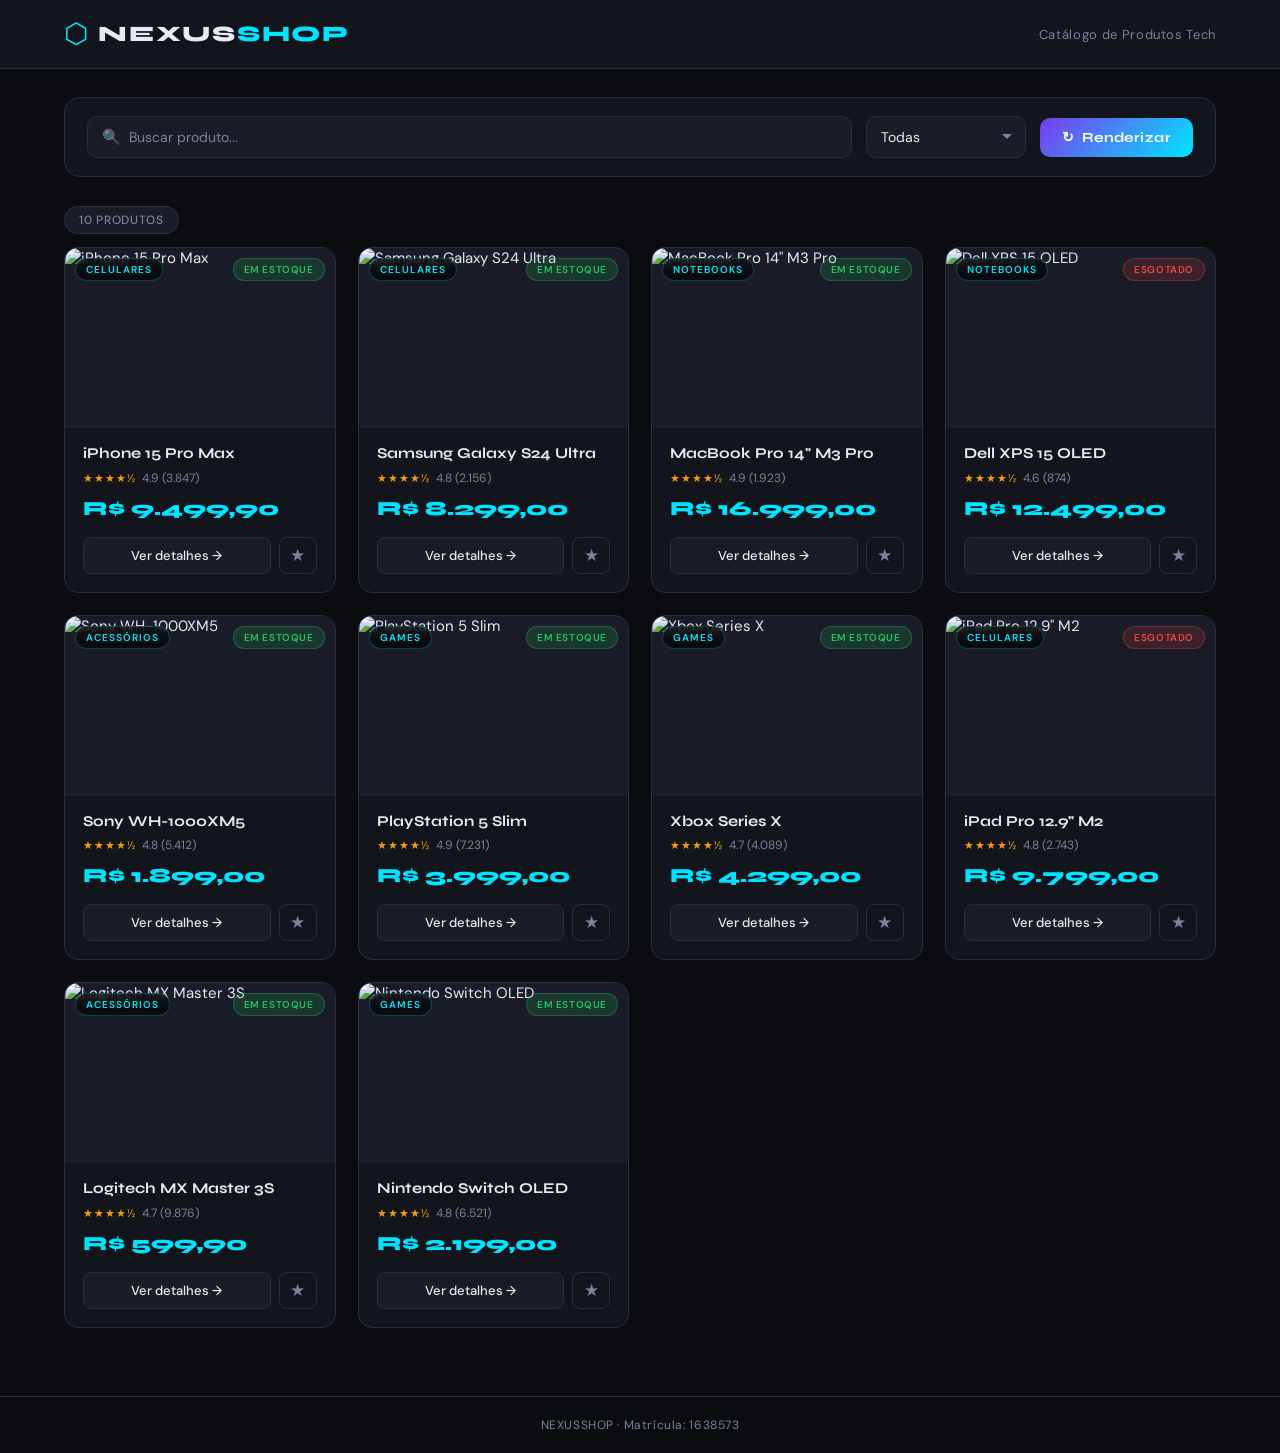
==== public/index.html @ 4caa27bd "chore: ambiente de desenvolvimento inicial do projeto" ====
<!DOCTYPE html>
<html lang="pt-BR">
<head>
  <meta charset="UTF-8" />
  <meta name="viewport" content="width=device-width, initial-scale=1.0" />
  <title>NEXUSSHOP — Catálogo de Produtos Tech</title>
  <link rel="stylesheet" href="styles.css" />
  <link href="https://fonts.googleapis.com/css2?family=Syne:wght@400;600;700;800&family=DM+Sans:ital,wght@0,300;0,400;0,500;1,300&display=swap" rel="stylesheet" />
</head>
<body>

  <header class="site-header">
    <div class="header-inner">
      <a href="index.html" class="logo">
        <span class="logo-icon">⬡</span>
        <span class="logo-text">NEXUS<span class="logo-accent">SHOP</span></span>
      </a>
      <p class="header-tagline">Catálogo de Produtos Tech</p>
    </div>
  </header>

  <main class="main-wrapper">

    <section class="controls-bar">
      <div class="controls-inner">
        <div class="search-wrap">
          <span class="search-icon">🔍</span>
          <input id="search" type="text" placeholder="Buscar produto..." autocomplete="off" />
        </div>
        <div class="select-wrap">
          <select id="category">
            <option value="">Todas</option>
          </select>
        </div>
        <button id="btnRender">
          <span>↻</span> Renderizar
        </button>
      </div>
    </section>

    <section class="catalog-section">
      <div class="section-label">
        <span id="product-count" class="count-badge">0 produtos</span>
      </div>
      <div id="product-list"></div>
    </section>

  </main>

  <footer class="site-footer">
    <p>NEXUSSHOP · Matrícula: 1638573</p>
  </footer>

  <script src="app.js"></script>
</body>
</html>
---- public/styles.css ----
/* ============================================================
   NEXUSSHOP — styles.css
   Home Page + Página de Detalhes
   ============================================================ */

:root {
  --bg:        #0b0c10;
  --surface:   #13151c;
  --surface2:  #1a1d27;
  --border:    #2a2d3e;
  --accent:    #00e5ff;
  --accent2:   #7c3aed;
  --text:      #e8eaf2;
  --text-muted:#7b82a0;
  --success:   #22c55e;
  --danger:    #ef4444;
  --highlight-border: #00e5ff;
  --card-radius: 14px;
  --font-display: 'Syne', sans-serif;
  --font-body:    'DM Sans', sans-serif;
}

*, *::before, *::after { box-sizing: border-box; margin: 0; padding: 0; }
html { scroll-behavior: smooth; }

body {
  background: var(--bg);
  color: var(--text);
  font-family: var(--font-body);
  font-size: 15px;
  min-height: 100vh;
  display: flex;
  flex-direction: column;
}


.site-header {
  background: var(--surface);
  border-bottom: 1px solid var(--border);
  padding: 20px 0;
  position: sticky;
  top: 0;
  z-index: 100;
  backdrop-filter: blur(10px);
}

.header-inner {
  max-width: 1200px;
  margin: 0 auto;
  padding: 0 24px;
  display: flex;
  align-items: center;
  justify-content: space-between;
  gap: 16px;
}

.logo {
  display: flex;
  align-items: center;
  gap: 10px;
  text-decoration: none;
}

.logo-icon {
  font-size: 28px;
  color: var(--accent);
  line-height: 1;
}

.logo-text {
  font-family: var(--font-display);
  font-weight: 800;
  font-size: 22px;
  letter-spacing: 0.08em;
  color: var(--text);
}

.logo-accent { color: var(--accent); }

.header-tagline {
  font-size: 13px;
  color: var(--text-muted);
  letter-spacing: 0.05em;
}

/* ============================================================
   LAYOUT
   ============================================================ */

.main-wrapper {
  flex: 1;
  max-width: 1200px;
  margin: 0 auto;
  padding: 28px 24px;
  width: 100%;
}

/* ============================================================
   HOME — CONTROLES
   ============================================================ */

.controls-bar {
  background: var(--surface);
  border: 1px solid var(--border);
  border-radius: 16px;
  padding: 18px 22px;
  margin-bottom: 32px;
}

.controls-inner {
  display: flex;
  gap: 14px;
  align-items: center;
  flex-wrap: wrap;
}

.search-wrap {
  flex: 1;
  min-width: 200px;
  display: flex;
  align-items: center;
  background: var(--surface2);
  border: 1px solid var(--border);
  border-radius: 10px;
  padding: 0 14px;
  transition: border-color 0.2s;
}

.search-wrap:focus-within { border-color: var(--accent); }

.search-icon { font-size: 15px; margin-right: 8px; opacity: 0.6; }

#search {
  flex: 1;
  background: transparent;
  border: none;
  outline: none;
  color: var(--text);
  font-family: var(--font-body);
  font-size: 14px;
  padding: 11px 0;
}

#search::placeholder { color: var(--text-muted); }

#category {
  appearance: none;
  background: var(--surface2);
  border: 1px solid var(--border);
  border-radius: 10px;
  color: var(--text);
  font-family: var(--font-body);
  font-size: 14px;
  padding: 11px 36px 11px 14px;
  cursor: pointer;
  transition: border-color 0.2s;
  background-image: url("data:image/svg+xml,%3Csvg xmlns='http://www.w3.org/2000/svg' width='12' height='12' viewBox='0 0 12 12'%3E%3Cpath fill='%237b82a0' d='M6 8L1 3h10z'/%3E%3C/svg%3E");
  background-repeat: no-repeat;
  background-position: right 12px center;
  min-width: 160px;
}

#category:focus { outline: none; border-color: var(--accent); }

#btnRender {
  background: linear-gradient(135deg, var(--accent2), var(--accent));
  color: #fff;
  border: none;
  border-radius: 10px;
  font-family: var(--font-display);
  font-size: 14px;
  font-weight: 700;
  letter-spacing: 0.03em;
  padding: 11px 22px;
  cursor: pointer;
  display: flex;
  align-items: center;
  gap: 7px;
  transition: opacity 0.2s, transform 0.15s;
  white-space: nowrap;
}

#btnRender:hover  { opacity: 0.9; transform: translateY(-1px); }
#btnRender:active { transform: translateY(0); }

/* ============================================================
   HOME — CATÁLOGO / CARDS
   ============================================================ */

.catalog-section { margin-bottom: 40px; }

.section-label { margin-bottom: 18px; }

.count-badge {
  background: var(--surface2);
  border: 1px solid var(--border);
  border-radius: 20px;
  color: var(--text-muted);
  font-size: 12px;
  font-weight: 500;
  letter-spacing: 0.06em;
  padding: 5px 14px;
  text-transform: uppercase;
}

#product-list {
  display: grid;
  grid-template-columns: repeat(auto-fill, minmax(260px, 1fr));
  gap: 22px;
}

.card {
  background: var(--surface);
  border: 1px solid var(--border);
  border-radius: var(--card-radius);
  overflow: hidden;
  display: flex;
  flex-direction: column;
  transition: transform 0.22s, box-shadow 0.22s, border-color 0.22s;
  animation: fadeIn 0.35s ease both;
}

@keyframes fadeIn {
  from { opacity: 0; transform: translateY(16px); }
  to   { opacity: 1; transform: translateY(0); }
}

.card:hover {
  transform: translateY(-4px);
  box-shadow: 0 12px 40px rgba(0,0,0,0.4);
}

.card-image-wrap {
  width: 100%;
  height: 180px;
  overflow: hidden;
  background: var(--surface2);
  position: relative;
}

.card-image-wrap img {
  width: 100%;
  height: 100%;
  object-fit: cover;
  transition: transform 0.4s;
}

.card:hover .card-image-wrap img { transform: scale(1.05); }

.card-category-badge {
  position: absolute;
  top: 10px; left: 10px;
  background: rgba(0,0,0,0.6);
  color: var(--accent);
  font-size: 10px;
  font-weight: 600;
  letter-spacing: 0.1em;
  padding: 4px 10px;
  border-radius: 20px;
  text-transform: uppercase;
  backdrop-filter: blur(4px);
  border: 1px solid rgba(0,229,255,0.25);
}

.stock-badge {
  position: absolute;
  top: 10px; right: 10px;
  font-size: 10px;
  font-weight: 600;
  letter-spacing: 0.06em;
  padding: 4px 10px;
  border-radius: 20px;
  text-transform: uppercase;
}

.stock-badge.in-stock  { background: rgba(34,197,94,0.15); color: var(--success); border: 1px solid rgba(34,197,94,0.3); }
.stock-badge.out-stock { background: rgba(239,68,68,0.15); color: var(--danger);  border: 1px solid rgba(239,68,68,0.3); }

.card-body {
  padding: 16px 18px;
  flex: 1;
  display: flex;
  flex-direction: column;
  gap: 6px;
}

.card-title {
  font-family: var(--font-display);
  font-size: 15px;
  font-weight: 700;
  color: var(--text);
  line-height: 1.3;
}

.card-stars {
  display: flex;
  align-items: center;
  gap: 6px;
  font-size: 12px;
}

.stars-icons { color: #f59e0b; letter-spacing: 1px; font-size: 11px; }
.stars-count { color: var(--text-muted); }

.card-price {
  font-family: var(--font-display);
  font-size: 20px;
  font-weight: 800;
  color: var(--accent);
  margin-top: 4px;
}

.card-actions {
  display: flex;
  gap: 8px;
  padding: 0 18px 18px;
}

.btn-details {
  flex: 1;
  background: var(--surface2);
  border: 1px solid var(--border);
  color: var(--text);
  border-radius: 8px;
  font-family: var(--font-body);
  font-size: 13px;
  font-weight: 500;
  padding: 9px 10px;
  cursor: pointer;
  transition: background 0.18s, border-color 0.18s, color 0.18s;
  text-decoration: none;
  text-align: center;
  display: flex;
  align-items: center;
  justify-content: center;
}

.btn-details:hover {
  background: var(--border);
  border-color: var(--accent);
  color: var(--accent);
}

.btn-highlight {
  background: transparent;
  border: 1px solid var(--border);
  color: var(--text-muted);
  border-radius: 8px;
  font-size: 17px;
  width: 38px;
  cursor: pointer;
  transition: all 0.18s;
  display: flex;
  align-items: center;
  justify-content: center;
}

.btn-highlight:hover  { border-color: #f59e0b; color: #f59e0b; }

.highlight {
  border-color: var(--highlight-border) !important;
  box-shadow: 0 0 0 2px rgba(0,229,255,0.25), 0 12px 40px rgba(0,0,0,0.4);
}

.highlight .btn-highlight {
  color: #f59e0b;
  border-color: #f59e0b;
  background: rgba(245,158,11,0.1);
}

.empty-state {
  grid-column: 1 / -1;
  text-align: center;
  padding: 60px 20px;
  color: var(--text-muted);
}

.empty-state .empty-icon { font-size: 48px; display: block; margin-bottom: 16px; }
.empty-state p { font-size: 16px; }

/* ============================================================
   PÁGINA DE DETALHES
   ============================================================ */

/* Breadcrumb */
.breadcrumb {
  display: flex;
  align-items: center;
  gap: 8px;
  font-size: 13px;
  color: var(--text-muted);
  margin-bottom: 28px;
  flex-wrap: wrap;
}

.breadcrumb a {
  color: var(--accent);
  text-decoration: none;
  transition: opacity 0.15s;
}

.breadcrumb a:hover { opacity: 0.75; }
.bc-sep { color: var(--border); font-size: 16px; }

/* Grid principal da página de detalhes */
.detalhe-grid {
  display: grid;
  grid-template-columns: 380px 1fr;
  gap: 40px;
  align-items: start;
}

/* Coluna da imagem */
.detalhe-img-col {
  display: flex;
  flex-direction: column;
  gap: 16px;
  position: sticky;
  top: 100px;
}

.detalhe-img-wrap {
  position: relative;
  border-radius: 18px;
  overflow: hidden;
  border: 1px solid var(--border);
  background: var(--surface);
  aspect-ratio: 1 / 1;
  animation: slideInLeft 0.5s ease both;
}

@keyframes slideInLeft {
  from { opacity: 0; transform: translateX(-24px); }
  to   { opacity: 1; transform: translateX(0); }
}

.detalhe-img-wrap img {
  width: 100%;
  height: 100%;
  object-fit: cover;
  display: block;
  transition: transform 0.5s;
}

.detalhe-img-wrap:hover img { transform: scale(1.04); }

.detalhe-id-badge {
  position: absolute;
  bottom: 12px;
  right: 12px;
  background: rgba(0,0,0,0.7);
  color: var(--text-muted);
  font-size: 11px;
  font-weight: 600;
  letter-spacing: 0.1em;
  padding: 4px 10px;
  border-radius: 20px;
  backdrop-filter: blur(6px);
  border: 1px solid var(--border);
}

.detalhe-badges-row {
  display: flex;
  gap: 8px;
  flex-wrap: wrap;
}

.detalhe-badge {
  background: var(--surface2);
  border: 1px solid var(--border);
  border-radius: 20px;
  color: var(--text-muted);
  font-size: 12px;
  font-weight: 500;
  padding: 5px 14px;
  letter-spacing: 0.04em;
}

.cat-badge   { color: var(--accent); border-color: rgba(0,229,255,0.3); background: rgba(0,229,255,0.05); }
.launch-badge { color: #a78bfa; border-color: rgba(167,139,250,0.3); background: rgba(167,139,250,0.05); }

.status-em-estoque    { border-color: rgba(34,197,94,0.4);  color: var(--success); background: rgba(34,197,94,0.08); }
.status-fora-de-estoque { border-color: rgba(239,68,68,0.4); color: var(--danger);  background: rgba(239,68,68,0.08); }

/* Coluna de informações */
.detalhe-info-col {
  display: flex;
  flex-direction: column;
  gap: 20px;
  animation: slideInRight 0.5s ease both;
}

@keyframes slideInRight {
  from { opacity: 0; transform: translateX(24px); }
  to   { opacity: 1; transform: translateX(0); }
}

.detalhe-nome {
  font-family: var(--font-display);
  font-size: 32px;
  font-weight: 800;
  line-height: 1.15;
  letter-spacing: -0.01em;
}

.detalhe-rating {
  display: flex;
  align-items: center;
  gap: 10px;
}

.rating-stars { color: #f59e0b; font-size: 18px; letter-spacing: 2px; }
.rating-num   { font-family: var(--font-display); font-weight: 700; font-size: 16px; }
.rating-count { color: var(--text-muted); font-size: 13px; }

.detalhe-preco {
  font-family: var(--font-display);
  font-size: 40px;
  font-weight: 800;
  color: var(--accent);
  letter-spacing: -0.02em;
  line-height: 1;
}

.detalhe-desc {
  font-size: 15px;
  line-height: 1.75;
  color: #c0c4d8;
  padding: 18px 20px;
  background: var(--surface);
  border: 1px solid var(--border);
  border-radius: 12px;
  border-left: 3px solid var(--accent2);
}

/* Bloco de especificações técnicas */
.detalhe-specs-block {
  background: var(--surface);
  border: 1px solid var(--border);
  border-radius: 14px;
  overflow: hidden;
}

.specs-titulo {
  font-family: var(--font-display);
  font-size: 13px;
  font-weight: 700;
  letter-spacing: 0.1em;
  text-transform: uppercase;
  color: var(--text-muted);
  padding: 14px 20px;
  border-bottom: 1px solid var(--border);
  background: var(--surface2);
}

.specs-table {
  width: 100%;
  border-collapse: collapse;
}

.specs-table tr:not(:last-child) td {
  border-bottom: 1px solid var(--border);
}

.specs-table tr:hover td {
  background: rgba(255,255,255,0.02);
}

.spec-key {
  padding: 11px 20px;
  font-size: 12px;
  font-weight: 600;
  letter-spacing: 0.06em;
  text-transform: uppercase;
  color: var(--text-muted);
  width: 42%;
  vertical-align: top;
}

.spec-val {
  padding: 11px 20px;
  font-size: 14px;
  color: var(--text);
  line-height: 1.5;
}

/* Ações */
.detalhe-acoes { display: flex; gap: 14px; flex-wrap: wrap; }

.btn-voltar {
  display: inline-flex;
  align-items: center;
  gap: 8px;
  background: var(--surface2);
  border: 1px solid var(--border);
  color: var(--text);
  border-radius: 10px;
  font-family: var(--font-body);
  font-size: 14px;
  font-weight: 500;
  padding: 12px 22px;
  text-decoration: none;
  transition: border-color 0.18s, color 0.18s, background 0.18s;
}

.btn-voltar:hover {
  border-color: var(--accent);
  color: var(--accent);
  background: rgba(0,229,255,0.05);
}

/* Estado "não encontrado" */
.nao-encontrado {
  text-align: center;
  padding: 80px 20px;
  color: var(--text-muted);
}

.nf-icon     { font-size: 56px; display: block; margin-bottom: 20px; }

.nao-encontrado h2 {
  font-family: var(--font-display);
  font-size: 24px;
  font-weight: 800;
  color: var(--text);
  margin-bottom: 8px;
}

.nao-encontrado p { margin-bottom: 24px; }

/* Loading */
.loading-state {
  text-align: center;
  padding: 80px 20px;
  color: var(--text-muted);
  display: flex;
  flex-direction: column;
  align-items: center;
  gap: 16px;
}

.loading-spinner {
  width: 36px;
  height: 36px;
  border: 3px solid var(--border);
  border-top-color: var(--accent);
  border-radius: 50%;
  animation: spin 0.7s linear infinite;
}

@keyframes spin { to { transform: rotate(360deg); } }

/* ============================================================
   FOOTER
   ============================================================ */

.site-footer {
  text-align: center;
  padding: 20px;
  color: var(--text-muted);
  font-size: 12px;
  border-top: 1px solid var(--border);
  letter-spacing: 0.05em;
}

/* ============================================================
   RESPONSIVO
   ============================================================ */

@media (max-width: 860px) {
  .detalhe-grid {
    grid-template-columns: 1fr;
  }

  .detalhe-img-col {
    position: static;
  }

  .detalhe-img-wrap {
    max-width: 340px;
    margin: 0 auto;
  }

  .detalhe-nome { font-size: 24px; }
  .detalhe-preco { font-size: 30px; }
}

@media (max-width: 600px) {
  .header-tagline { display: none; }

  .detalhe-badges-row { justify-content: center; }

  .detalhe-img-wrap { max-width: 100%; }

  #product-list { grid-template-columns: 1fr; }
}
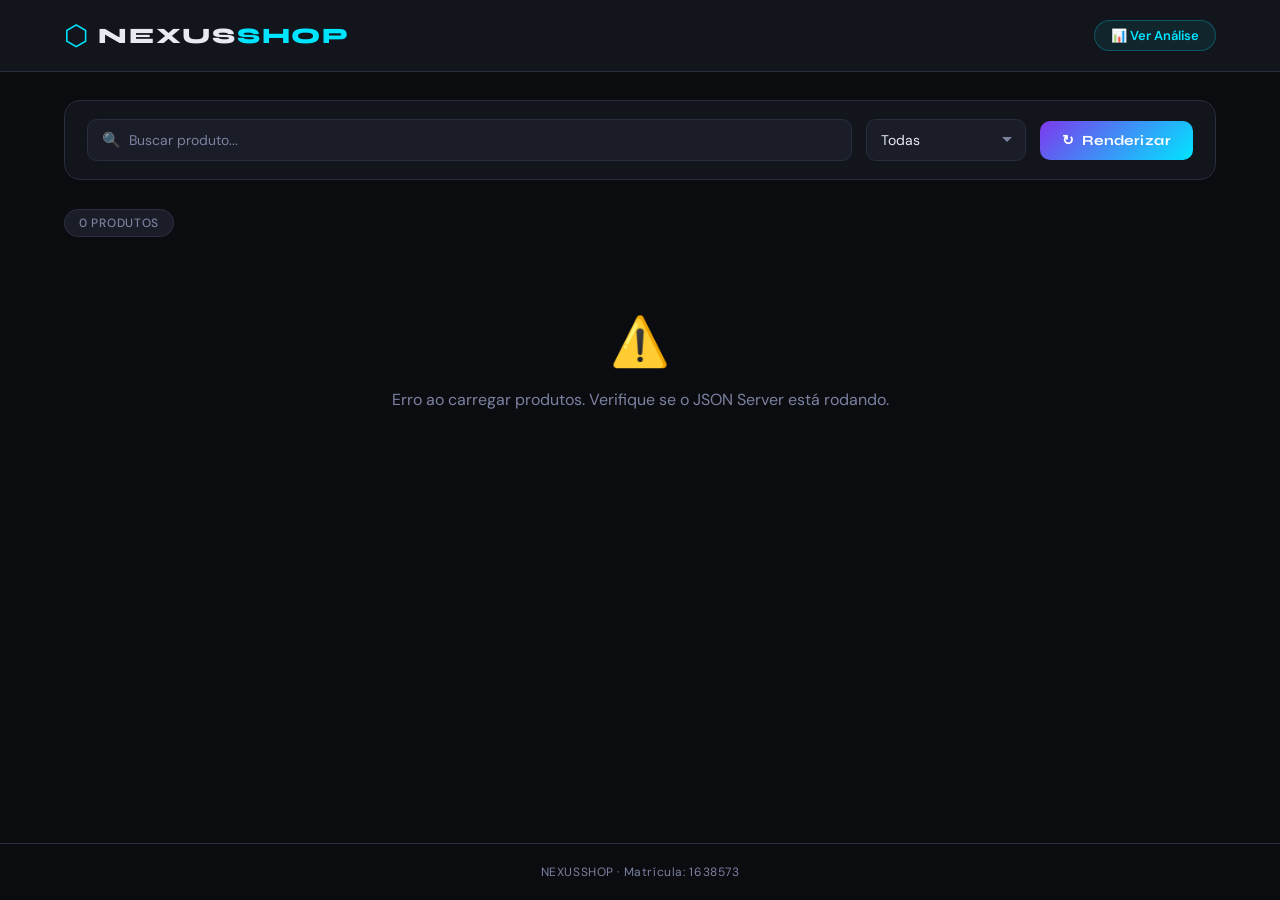
==== commit fd19809c: "feat: add funcionalidade [charts.js]" ====
--- a/public/index.html
+++ b/public/index.html
@@ -15,7 +15,7 @@
         <span class="logo-icon">⬡</span>
         <span class="logo-text">NEXUS<span class="logo-accent">SHOP</span></span>
       </a>
-      <p class="header-tagline">Catálogo de Produtos Tech</p>
+      <a href="graficos.html" class="nav-graficos">📊 Ver Análise</a>
     </div>
   </header>
 
--- a/public/styles.css
+++ b/public/styles.css
@@ -33,6 +33,9 @@
   flex-direction: column;
 }
 
+/* ============================================================
+   HEADER
+   ============================================================ */
 
 .site-header {
   background: var(--surface);
@@ -82,6 +85,20 @@
   color: var(--text-muted);
   letter-spacing: 0.05em;
 }
+
+.nav-graficos {
+  font-size: 13px;
+  font-weight: 600;
+  color: var(--accent);
+  text-decoration: none;
+  background: rgba(0,229,255,0.08);
+  border: 1px solid rgba(0,229,255,0.25);
+  border-radius: 20px;
+  padding: 6px 16px;
+  transition: background 0.18s;
+}
+
+.nav-graficos:hover { background: rgba(0,229,255,0.18); }
 
 /* ============================================================
    LAYOUT
